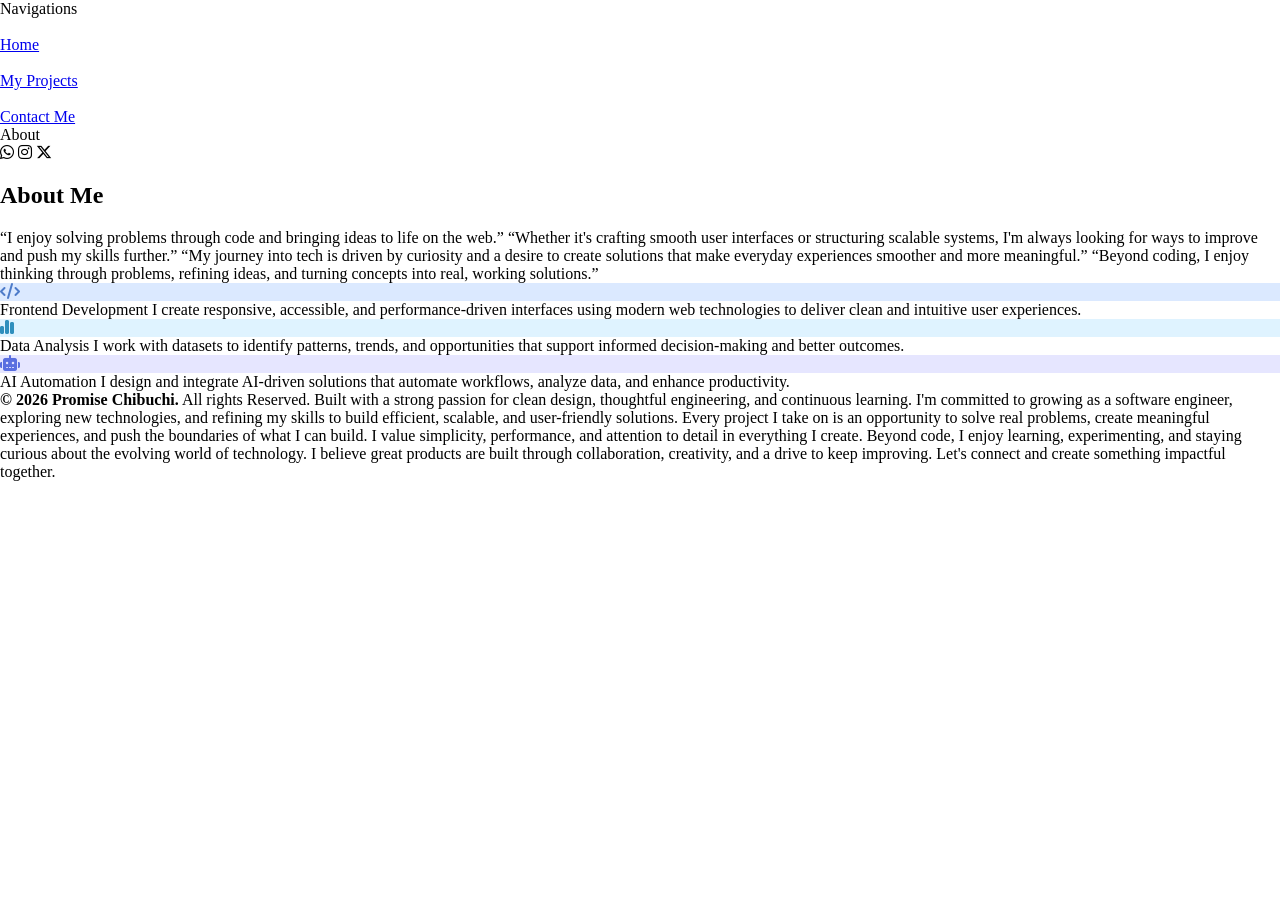
==== pages/about.html @ 14e98c07 "side bar swipe apllied for all current pages" ====
<!DOCTYPE html>
<html lang="en">
<head>
    <meta charset="UTF-8">
    <meta name="viewport" content="width=device-width, initial-scale=1.0">
    <title>About Page</title>

    <link rel="stylesheet" href="../css/style-for-about.css">

    <link rel="preconnect" href="https://fonts.googleapis.com">
    <link rel="preconnect" href="https://fonts.gstatic.com" crossorigin>
    <link href="https://fonts.googleapis.com/css2?family=Google+Sans:ital,opsz,wght@0,17..18,400..700;1,17..18,400..700&family=Montserrat:ital,wght@0,100..900;1,100..900&family=Open+Sans:ital,wght@0,300..800;1,300..800&display=swap" rel="stylesheet">

    <link rel="stylesheet" href="https://cdnjs.cloudflare.com/ajax/libs/font-awesome/6.5.0/css/all.min.css">
</head>
<body>
    <header>
        <div class="side-bar-holder" id="side-bar-holder">
            <div class="side-bar" id="side-bar">
                <div class="header">Navigations</div>

                <div class="navigation">
                    <i class="fa-solid fa-house" style="color: rgb(255, 255, 255);"></i>
                    <div><a href="pages/index.html">Home</a></div>
                </div>

                <div class="navigation">
                    <i class="fa-solid fa-cube" style="color: rgb(255, 255, 255);"></i>
                    <div><a href="projects.html">My Projects</a></div>
                </div>

                <div class="navigation">
                    <i class="fa-solid fa-address-book" style="color: rgb(255, 255, 255);"></i>
                    <div><a href="contact.html">Contact Me</a></div>
                </div>
            </div>
        </div>

        <div class="avatar-container" id="avatar-container"></div>

        <section class="current-page">
            <div>About</div>
        </section>

        <section class="socials-wrapper" id="socials">
            <i class="fa-brands fa-whatsapp"></i>
            <i class="fa-brands fa-instagram"></i>
            <i class="fa-brands fa-x-twitter" id="x"></i>
        </section>
    </header>

    <main>
        <div class="page-content">
            <section class="about-content">
                <div class="overlay"></div>

                <div class="about-text">
                    <h1>About Me</h1>

                    <span><q>I enjoy solving problems through code and bringing ideas to life on the web.</q></span>

                    <span><q>Whether it's crafting smooth user interfaces or structuring scalable systems, I'm always looking for ways to improve and push my skills further.</q></span>

                    <span><q>My journey into tech is driven by curiosity and a desire to create solutions that make everyday experiences smoother and more meaningful.</q></span>

                    <span><q>Beyond coding, I enjoy thinking through problems, refining ideas, and turning concepts into real, working solutions.</q></span>
                </div>
            </section>

            <section class="skill-cards">
                <div class="container">
                    <div style="background-color: #dbe9ff;"><i class="fa-solid fa-code" style="color: #4d7bc9;"></i></div>

                    <span class="skill-title">Frontend Development</span>

                    <span class="skill-text">
                        I create responsive, accessible, and performance-driven interfaces using modern web technologies to deliver clean and intuitive user experiences.
                    </span>
                </div>

                <div class="container">
                    <div style="background-color: #dff3ff;"><i class="fa-solid fa-chart-simple" style="color: #2f8fbd;"></i></div>

                    <span class="skill-title">Data Analysis</span>

                    <span class="skill-text">
                        I work with datasets to identify patterns, trends, and opportunities that support informed decision-making and better outcomes.
                    </span>
                </div>

                <div class="container">
                    <div style="background-color: #e6e6ff;"><i class="fa-solid fa-robot" style="color: #5a6fe0;"></i></div>

                    <span class="skill-title">AI Automation</span>

                    <span class="skill-text">
                        I design and integrate AI-driven solutions that automate workflows, analyze data, and enhance productivity.
                    </span>
                </div>
            </section>
        </div>
    </main>

    <footer>
        <div>
            <span><b>&copy; 2026 Promise Chibuchi.</b></span>

            <span>All rights Reserved.</span>

            <span>
                Built with a strong passion for clean design, thoughtful engineering, and continuous learning.
                I'm committed to growing as a software engineer, exploring new technologies, and refining my skills to build efficient, scalable, and user-friendly solutions.
            </span>

            <span>
                Every project I take on is an opportunity to solve real problems, create meaningful experiences, and push the boundaries of what I can build.
                I value simplicity, performance, and attention to detail in everything I create.
            </span>

            <span>
                Beyond code, I enjoy learning, experimenting, and staying curious about the evolving world of technology.
                I believe great products are built through collaboration, creativity, and a drive to keep improving.
                Let's connect and create something impactful together.
            </span>
        </div>
    </footer>
</body>

<script>
    const toggleElement = document.getElementById("avatar-container");

    const sideBar = document.getElementById("side-bar-holder");

   var startX = 0

    var endX = 0

    function swipe(diff) {
        if (diff > 50) {
            sideBar.classList.remove("active")
        }
    };

    sideBar.addEventListener("touchstart", (e) => {
        startX = e.touches[0].clientX
    });

    sideBar.addEventListener("touchend", (e) => {
        endX = e.changedTouches[0].clientX

        swipe(startX - endX)
    });

    const socialHandleWrapper = document.getElementById("socials");

    const socialHandleIcons = Array.from(socialHandleWrapper.getElementsByTagName("i"));

    const links = [
        "https://www.instagram.com/david.promico?igsh=ZzlkcGlyNGY0MXNv",
        "https://x.com/realchibubz"
    ]

    socialHandleIcons.forEach((icon, i) => {
        icon.addEventListener("click", () => {
            if (socialHandleIcons.indexOf(icon) == 0) {
                /*window.open("pages/whatsapp.html", "_blank");*/
            } else {
                window.open(links[i - 1], "_blank");
            }
        });
    });
</script>

</html>
---- css/style-for-about.css ----
html {
    margin: 0;
}

body {
    font-family: "Google Sans";
    margin: 0;
}

em {
    color: #4d7bc9;
    text-decoration: none;
}

@keyframes fadeIn {
    to {
        transform: translateY(0px);
    }
}

/* Mobile */
@media (max-width: 767px) {
    header {
        position: fixed;
        z-index: 1000;
        width: 100%;
        display: flex;
        flex-direction: row;
        justify-content: center;
        gap: 5rem;
        padding-top: 6%;
        padding-bottom: 6%;
        background-color: #111827;
    }

    .side-bar-holder {
        position: fixed;
        width: 80vw;
        height: 100vh;
        display: grid;
        place-items: center;
        left: -40rem;
        transition: all 1s ease;
    }

    .side-bar {
        width: 60%;
        height: 80%;
        background-color: rgb(36, 59, 107);
        padding: 3rem;
        border-radius: 10px;
        box-shadow: 0px 4px 10px rgb(0, 0, 0, 0.2);
    }

    .side-bar-holder.active {
        left: -2rem;
        transition: 1s ease;
    }

    .side-bar .navigation {
        color: white;
        padding-top: 4rem;
        display: flex;
        flex-direction: row;
        align-items: center;
        gap: 1rem;
        transition: transform 0.3s ease-in;
    }

    .side-bar .navigation:active {
        transform: scale(1.1);
    }

    .navigation div a {
        text-decoration: none;
        color: white;
        font-size: 0.75rem;
        display: grid;
        place-items: center;
    }

    .side-bar .navigation i {
        font-size: 0.95rem;
    }

    .side-bar .header {
        color: white;
        font-weight: bold;
        font-size: 1.2rem;
        padding-top: 30%;
    }

    .avatar-container {
        width: 1.7rem;
        height: 1.7rem;
        display: grid;
        place-items: center;
        border-radius: 50%;
        background-color: white;
        background-image: url("https://res.cloudinary.com/duarq8azw/image/upload/v1774211166/ChatGPT_Image_Mar_18_2026_02_44_22_AM_smu1j8-removebg-preview_m0seoh.png");
        background-size: cover;
        background-repeat: no-repeat;
    }

    .current-page {
        width: auto;
        height: 1.7rem;
        display: grid;
        place-items: center;
        margin-left: -3rem;
    }

    .current-page div {
        color: #3b82f6;
        font-weight: bold;
        font-size: 0.8rem;
        transition: transform 0.3s ease-in;
    }

    .current-page div:hover {
        transform: scale(1.1);
        cursor: pointer;
    }

    .socials-wrapper {
        width: auto;
        height: 1.7rem;
        display: flex;
        flex-direction: row;
        justify-content: center;
        align-items: center;
        gap: 3rem;
    }

    .socials-wrapper i {
        font-size: 0.9em;
        color: white;
    }

    main {
        transform: translateY(50px);
        animation: fadeIn 1s forwards;
    }

    .page-content {
        width: 100%;
        height: 90vh;
        transform: translateY(9%);
    }

    .about-content {
        position: relative;
        width: 100%;
        height: 70%;
        background-image: url("https://res.cloudinary.com/duarq8azw/image/upload/v1774203795/ChatGPT_Image_Mar_22_2026_07_22_45_PM_grkxb2.png");
        background-size: cover;
        background-repeat: no-repeat;
        display: grid;
        place-items: center;
    }

    .overlay {
        position: absolute;
        width: 100%;
        height: 100%;
        background-color: rgba(0, 0, 0, 0.8);
    }

    .about-text {
        position: relative;
        color: white;
        max-width: 80%;
    }

    .about-text h1 {
        font-size: 2rem;
    }

    .about-text span {
        font-size: 0.7rem;
        display: block;
        padding-top: 1rem;
    }

    .skill-cards {
        width: 100%;
        height: 50%;
        display: flex;
        flex-direction: column;
        align-items: center;
        gap: 2rem;
        padding-top: 2rem;
    }

    .skill-cards .container {
        background-color: white;
        box-shadow: 0px 4px 10px rgb(0, 0, 0, 0.1);
        border-radius: 7px;
        width: 60%;
        height: auto;
        display: grid;
        place-items: center;
        transition: transform 0.5s ease-in;
        padding: 1rem;
    }
 
    .skill-cards .container:hover {
        transform: scale(1.1);
    }

    .container div {
        width: 1.5rem;
        height: 1.5rem;
        border-radius: 50%;
        display: grid;
        place-items: center;
    }

    .container div i {
        font-size: 0.6rem;
    }

    .container span {
        display: block;
        padding-top: 0.5rem;
    }

    .container .skill-title {
        font-weight: bold;
        font-size: 0.9rem;
        padding-top: 1rem;
    }

    .container .skill-text {
        max-width: 80%;
        font-size: 0.7rem;
        text-align: center;
    }

    footer {
        background-color: #111827;
        padding: 2rem;
        margin-top: 150%;
    }

    footer div span {
        display: block;
        padding-top: 1rem;
        font-size: 0.7rem;
        color: white;
    }
}
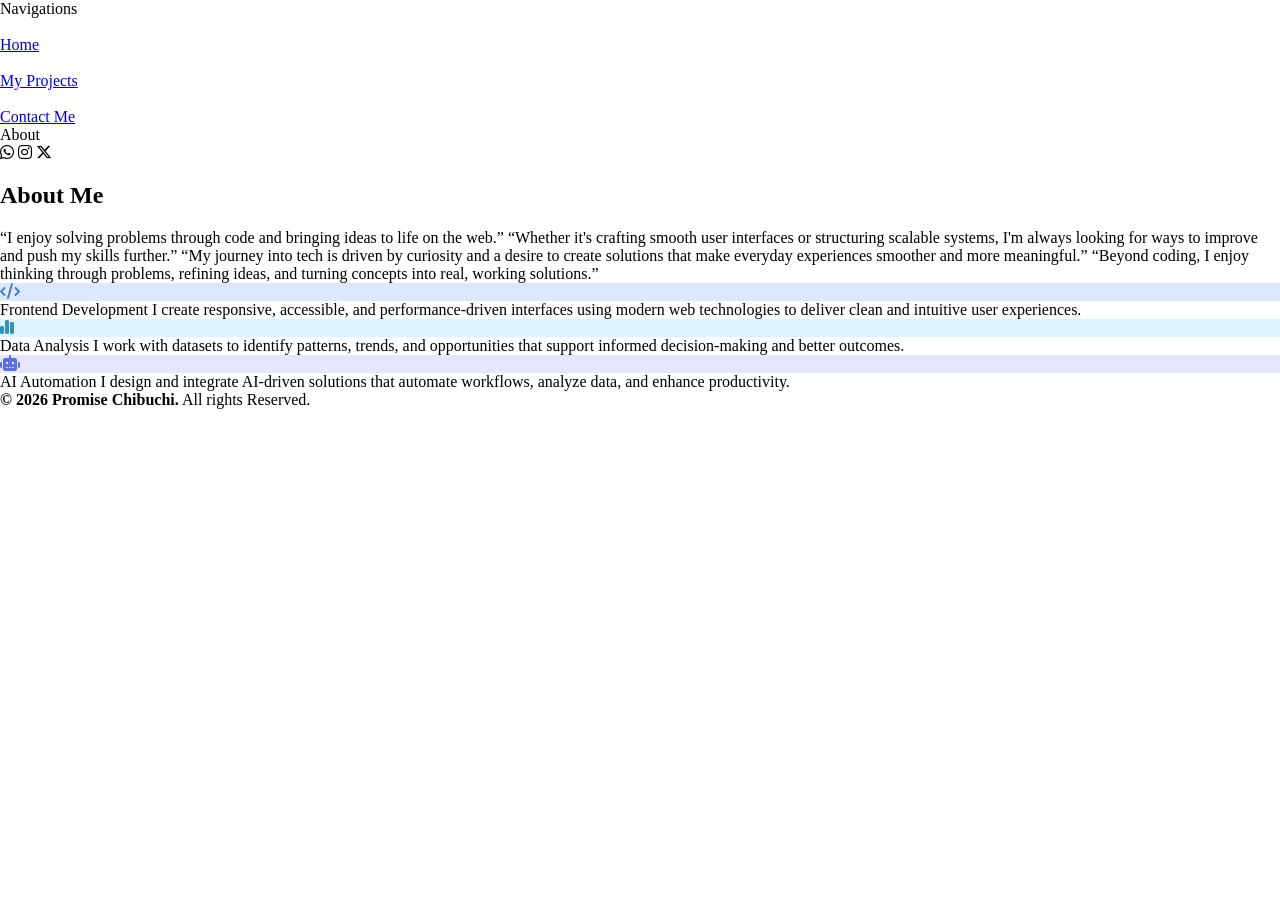
==== commit 07bec2cd: "footer for about page shortened" ====
--- a/pages/about.html
+++ b/pages/about.html
@@ -21,7 +21,7 @@
 
                 <div class="navigation">
                     <i class="fa-solid fa-house" style="color: rgb(255, 255, 255);"></i>
-                    <div><a href="pages/index.html">Home</a></div>
+                    <div><a href="../index.html">Home</a></div>
                 </div>
 
                 <div class="navigation">
@@ -45,7 +45,7 @@
         <section class="socials-wrapper" id="socials">
             <i class="fa-brands fa-whatsapp"></i>
             <i class="fa-brands fa-instagram"></i>
-            <i class="fa-brands fa-x-twitter" id="x"></i>
+            <i class="fa-brands fa-x-twitter"></i>
         </section>
     </header>
 
@@ -106,22 +106,6 @@
             <span><b>&copy; 2026 Promise Chibuchi.</b></span>
 
             <span>All rights Reserved.</span>
-
-            <span>
-                Built with a strong passion for clean design, thoughtful engineering, and continuous learning.
-                I'm committed to growing as a software engineer, exploring new technologies, and refining my skills to build efficient, scalable, and user-friendly solutions.
-            </span>
-
-            <span>
-                Every project I take on is an opportunity to solve real problems, create meaningful experiences, and push the boundaries of what I can build.
-                I value simplicity, performance, and attention to detail in everything I create.
-            </span>
-
-            <span>
-                Beyond code, I enjoy learning, experimenting, and staying curious about the evolving world of technology.
-                I believe great products are built through collaboration, creativity, and a drive to keep improving.
-                Let's connect and create something impactful together.
-            </span>
         </div>
     </footer>
 </body>
@@ -130,6 +114,10 @@
     const toggleElement = document.getElementById("avatar-container");
 
     const sideBar = document.getElementById("side-bar-holder");
+
+    toggleElement.addEventListener("click", () => {
+        sideBar.classList.toggle("active");
+    });
 
    var startX = 0
 
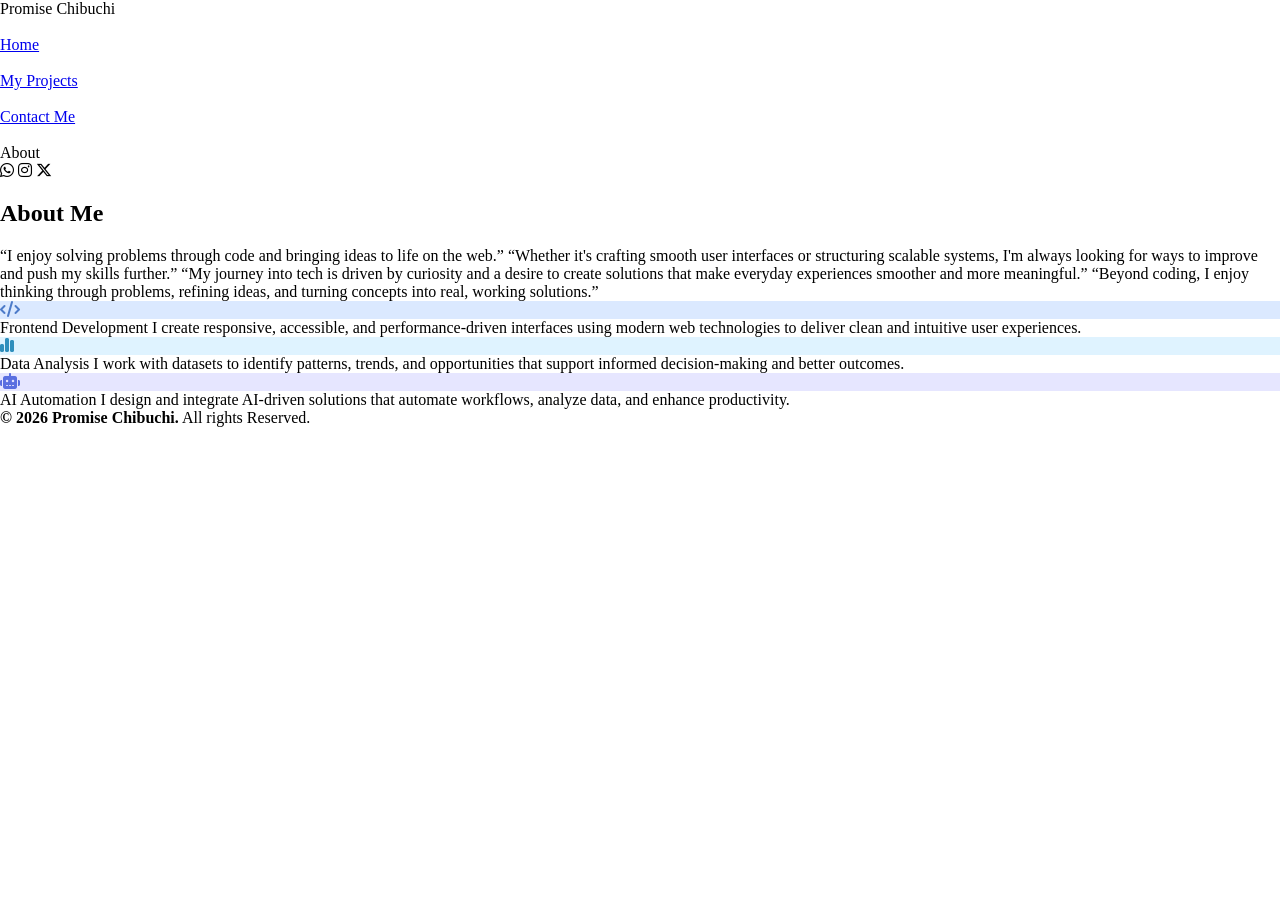
==== commit 497c75f1: "Smooth animations added" ====
--- a/pages/about.html
+++ b/pages/about.html
@@ -17,7 +17,9 @@
     <header>
         <div class="side-bar-holder" id="side-bar-holder">
             <div class="side-bar" id="side-bar">
-                <div class="header">Navigations</div>
+                <span class="avatar-container" id="avatar-container"></span>
+
+                <div class="header">Promise Chibuchi</div>
 
                 <div class="navigation">
                     <i class="fa-solid fa-house" style="color: rgb(255, 255, 255);"></i>
@@ -36,7 +38,7 @@
             </div>
         </div>
 
-        <div class="avatar-container" id="avatar-container"></div>
+        <div class="menu" id="menu"><i class="fa-solid fa-bars" style="color: rgb(255, 255, 255);"></i></div>
 
         <section class="current-page">
             <div>About</div>
@@ -111,12 +113,14 @@
 </body>
 
 <script>
-    const toggleElement = document.getElementById("avatar-container");
+    const toggleElement = document.getElementById("menu");
 
     const sideBar = document.getElementById("side-bar-holder");
 
     toggleElement.addEventListener("click", () => {
         sideBar.classList.toggle("active");
+
+        toggleElement.classList.toggle("active");
     });
 
    var startX = 0
@@ -125,7 +129,9 @@
 
     function swipe(diff) {
         if (diff > 50) {
-            sideBar.classList.remove("active")
+            sideBar.classList.remove("active");
+
+            toggleElement.classList.remove("active");
         }
     };
 
--- a/css/style-for-about.css
+++ b/css/style-for-about.css
@@ -90,6 +90,22 @@
         padding-top: 30%;
     }
 
+    .menu {
+        width: 1.7rem;
+        height: 1.7rem;
+        display: grid;
+        place-items: center;
+        transition: 0.5s ease;
+    }
+
+    .menu.active {
+        transform: translateX(-100%);
+    }
+
+    .menu i {
+        font-size: 0.9em;
+    }
+
     .avatar-container {
         width: 1.7rem;
         height: 1.7rem;
@@ -107,13 +123,13 @@
         height: 1.7rem;
         display: grid;
         place-items: center;
-        margin-left: -3rem;
+        margin-left: -4rem;
     }
 
     .current-page div {
         color: #3b82f6;
         font-weight: bold;
-        font-size: 0.8rem;
+        font-size: 0.9rem;
         transition: transform 0.3s ease-in;
     }
 
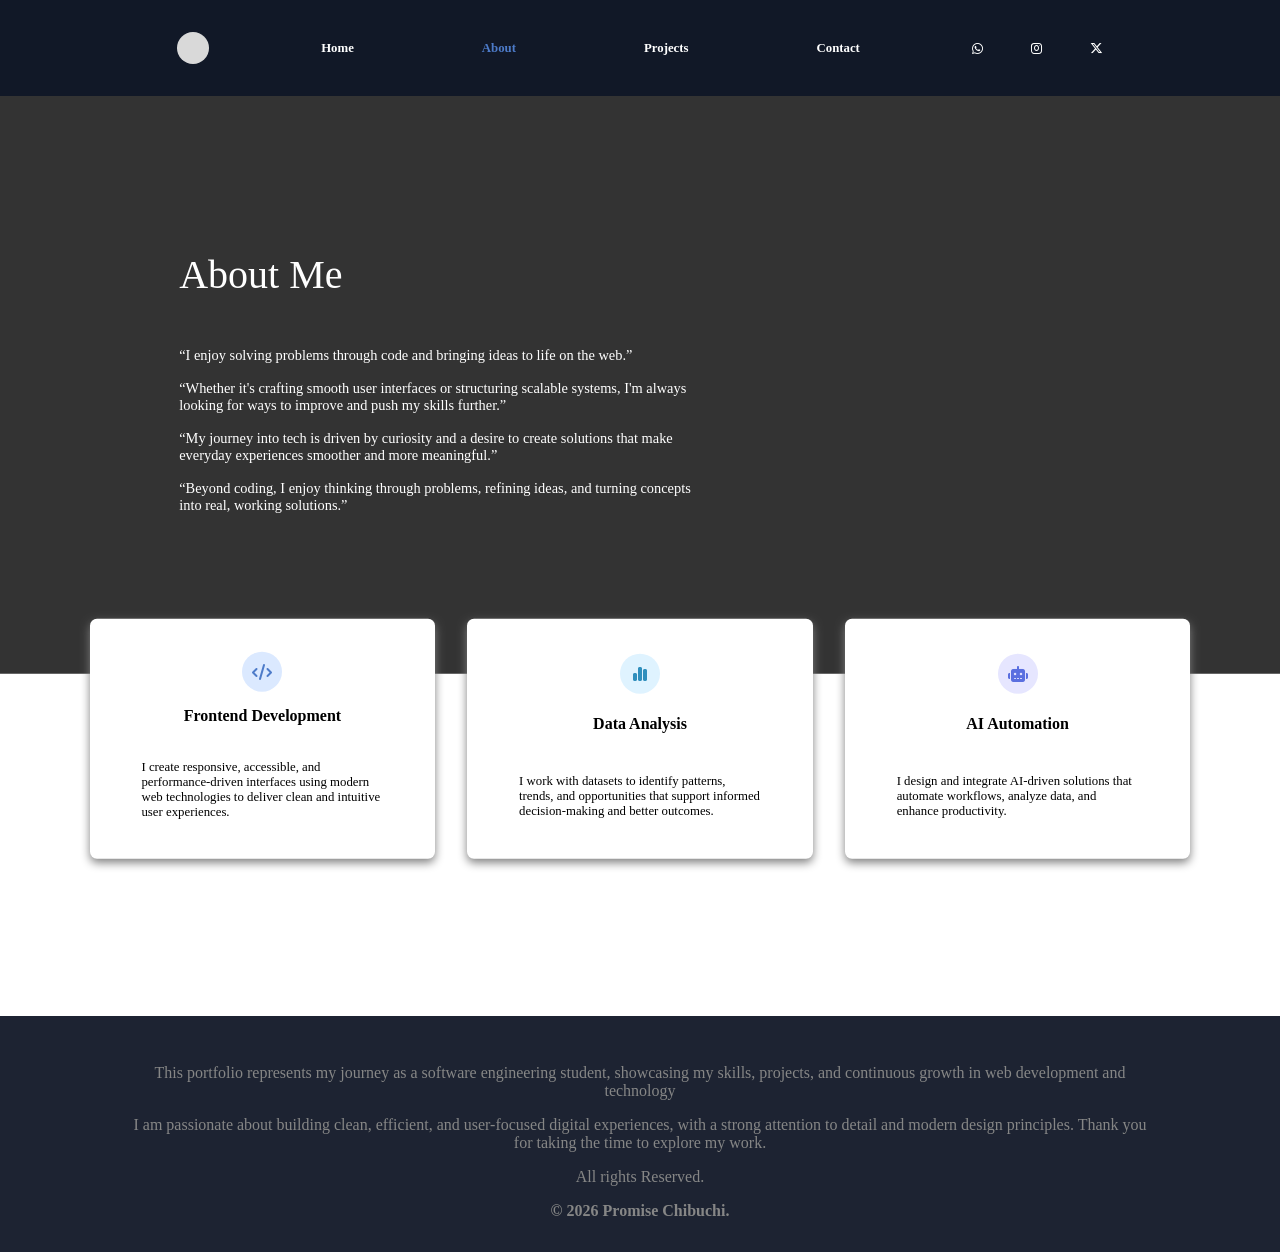
==== commit a1250dbe: "menu bar and responsiveness fixes" ====
--- a/pages/about.html
+++ b/pages/about.html
@@ -1,6 +1,6 @@
 <!DOCTYPE html>
 <html lang="en">
-<head>
+<head> 
     <meta charset="UTF-8">
     <meta name="viewport" content="width=device-width, initial-scale=1.0">
     <title>About Page</title>
@@ -14,124 +14,147 @@
     <link rel="stylesheet" href="https://cdnjs.cloudflare.com/ajax/libs/font-awesome/6.5.0/css/all.min.css">
 </head>
 <body>
-    <header>
-        <div class="side-bar-holder" id="side-bar-holder">
-            <div class="side-bar" id="side-bar">
-                <span class="avatar-container" id="avatar-container"></span>
+    <div class="side-bar-holder" id="side-bar-holder">
+        <div class="side-bar"> 
+            <div class="navigation-hero">
+                <div class="avatar-container" id="avatar-container"></div>
 
                 <div class="header">Promise Chibuchi</div>
+            </div>
 
-                <div class="navigation">
-                    <i class="fa-solid fa-house" style="color: rgb(255, 255, 255);"></i>
-                    <div><a href="../index.html">Home</a></div>
-                </div>
+            <div class="navigation">
+                <i class="fa-solid fa-house" style="color: rgb(255, 255, 255);"></i>
+                <div><a href="../index.html">Home</a></div>
+            </div>
 
-                <div class="navigation">
-                    <i class="fa-solid fa-cube" style="color: rgb(255, 255, 255);"></i>
-                    <div><a href="projects.html">My Projects</a></div>
-                </div>
+            <div class="navigation">
+                <i class="fa-solid fa-cube" style="color: rgb(255, 255, 255);"></i>
+                <div><a href="projects.html">My Projects</a></div>
+            </div>
 
-                <div class="navigation">
-                    <i class="fa-solid fa-address-book" style="color: rgb(255, 255, 255);"></i>
-                    <div><a href="contact.html">Contact Me</a></div>
-                </div>
+            <div class="navigation">
+                <i class="fa-solid fa-address-book" style="color: rgb(255, 255, 255);"></i>
+                <div><a href="contact.html">Contact Me</a></div>
             </div>
         </div>
+    </div>
 
-        <div class="menu" id="menu"><i class="fa-solid fa-bars" style="color: rgb(255, 255, 255);"></i></div>
+    <div class="overlay" id="overlay"></div>
 
-        <section class="current-page">
-            <div>About</div>
-        </section>
+    <div class="all" id="main-page-content">
+        <header>
+            <div class="menu"><i class="fa-solid fa-bars" style="color: rgb(255, 255, 255);"></i></div>
 
-        <section class="socials-wrapper" id="socials">
-            <i class="fa-brands fa-whatsapp"></i>
-            <i class="fa-brands fa-instagram"></i>
-            <i class="fa-brands fa-x-twitter"></i>
-        </section>
-    </header>
-
-    <main>
-        <div class="page-content">
-            <section class="about-content">
-                <div class="overlay"></div>
-
-                <div class="about-text">
-                    <h1>About Me</h1>
-
-                    <span><q>I enjoy solving problems through code and bringing ideas to life on the web.</q></span>
-
-                    <span><q>Whether it's crafting smooth user interfaces or structuring scalable systems, I'm always looking for ways to improve and push my skills further.</q></span>
-
-                    <span><q>My journey into tech is driven by curiosity and a desire to create solutions that make everyday experiences smoother and more meaningful.</q></span>
-
-                    <span><q>Beyond coding, I enjoy thinking through problems, refining ideas, and turning concepts into real, working solutions.</q></span>
-                </div>
+            <section class="current-page">
+                <div>About</div>
             </section>
 
-            <section class="skill-cards">
-                <div class="container">
-                    <div style="background-color: #dbe9ff;"><i class="fa-solid fa-code" style="color: #4d7bc9;"></i></div>
+            <div class="desktop-avatar-container"></div>
 
-                    <span class="skill-title">Frontend Development</span>
+            <section class="desktop-navigations">
+                <a href="../index.html">Home</a>
+                <a style="color: #4d7bc9;">About</a>
+                <a href="projects.html">Projects</a>
+                <a href="contact.html">Contact</a>
+            </section>
 
-                    <span class="skill-text">
-                        I create responsive, accessible, and performance-driven interfaces using modern web technologies to deliver clean and intuitive user experiences.
-                    </span>
-                </div>
+            <section class="socials-wrapper" id="socials">
+                <i class="fa-brands fa-whatsapp"></i>
+                <i class="fa-brands fa-instagram"></i>
+                <i class="fa-brands fa-x-twitter"></i>
+            </section>
+        </header>
 
-                <div class="container">
-                    <div style="background-color: #dff3ff;"><i class="fa-solid fa-chart-simple" style="color: #2f8fbd;"></i></div>
+        <main>
+            <div class="page-content" id="page-content">
+                <section class="about-content">
+                    <div class="overlay-bg"></div>
 
-                    <span class="skill-title">Data Analysis</span>
+                    <div class="about-text">
+                        <h1>About Me</h1>
 
-                    <span class="skill-text">
-                        I work with datasets to identify patterns, trends, and opportunities that support informed decision-making and better outcomes.
-                    </span>
-                </div>
+                        <span><q>I enjoy solving problems through code and bringing ideas to life on the web.</q></span>
 
-                <div class="container">
-                    <div style="background-color: #e6e6ff;"><i class="fa-solid fa-robot" style="color: #5a6fe0;"></i></div>
+                        <span><q>Whether it's crafting smooth user interfaces or structuring scalable systems, I'm always looking for ways to improve and push my skills further.</q></span>
 
-                    <span class="skill-title">AI Automation</span>
+                        <span><q>My journey into tech is driven by curiosity and a desire to create solutions that make everyday experiences smoother and more meaningful.</q></span>
 
-                    <span class="skill-text">
-                        I design and integrate AI-driven solutions that automate workflows, analyze data, and enhance productivity.
-                    </span>
-                </div>
-            </section>
-        </div>
-    </main>
+                        <span><q>Beyond coding, I enjoy thinking through problems, refining ideas, and turning concepts into real, working solutions.</q></span>
+                    </div>
+                </section>
 
-    <footer>
-        <div>
-            <span><b>&copy; 2026 Promise Chibuchi.</b></span>
+                <section class="skill-cards">
+                    <div class="container">
+                        <div style="background-color: #dbe9ff;"><i class="fa-solid fa-code" style="color: #4d7bc9;"></i></div>
 
-            <span>All rights Reserved.</span>
-        </div>
-    </footer>
+                        <span class="skill-title">Frontend Development</span>
+
+                        <span class="skill-text">
+                            I create responsive, accessible, and performance-driven interfaces using modern web technologies to deliver clean and intuitive user experiences.
+                        </span>
+                    </div>
+
+                    <div class="container">
+                        <div style="background-color: #dff3ff;"><i class="fa-solid fa-chart-simple" style="color: #2f8fbd;"></i></div>
+
+                        <span class="skill-title">Data Analysis</span>
+
+                        <span class="skill-text">
+                            I work with datasets to identify patterns, trends, and opportunities that support informed decision-making and better outcomes.
+                        </span>
+                    </div>
+
+                    <div class="container">
+                        <div style="background-color: #e6e6ff;"><i class="fa-solid fa-robot" style="color: #5a6fe0;"></i></div>
+
+                        <span class="skill-title">AI Automation</span>
+
+                        <span class="skill-text">
+                            I design and integrate AI-driven solutions that automate workflows, analyze data, and enhance productivity.
+                        </span>
+                    </div>
+                </section>
+            </div>
+        </main>
+
+        <footer>
+            <div>
+                <span>This portfolio represents my journey as a software engineering student, showcasing my skills, projects, and continuous growth in web development and technology</span>
+
+                <span>
+                    I am passionate about building clean, efficient, and user-focused digital experiences, with a strong attention to detail and modern design principles. 
+                    Thank you for taking the time to explore my work.
+                </span>
+
+                <span class="rights">All rights Reserved.</span>
+                <span><b>&copy; 2026 Promise Chibuchi.</b></span>
+            </div>
+        </footer>
+    </div>
 </body>
 
 <script>
-    const toggleElement = document.getElementById("menu");
+    const toggleElement = document.getElementById("main-page-content").firstElementChild.firstElementChild;
 
     const sideBar = document.getElementById("side-bar-holder");
+
+    const overlay = document.getElementById("overlay");
 
     toggleElement.addEventListener("click", () => {
         sideBar.classList.toggle("active");
 
-        toggleElement.classList.toggle("active");
+        overlay.classList.toggle("active");
     });
 
-   var startX = 0
+    var startX = 0;
 
-    var endX = 0
+    var endX = 0;
 
     function swipe(diff) {
         if (diff > 50) {
             sideBar.classList.remove("active");
 
-            toggleElement.classList.remove("active");
+            overlay.classList.remove("active");
         }
     };
 
--- a/css/style-for-about.css
+++ b/css/style-for-about.css
@@ -5,11 +5,124 @@
 body {
     font-family: "Google Sans";
     margin: 0;
-}
-
-em {
-    color: #4d7bc9;
-    text-decoration: none;
+    background-color: white;
+}
+
+header {
+    position: fixed;
+    z-index: 1000;
+    width: 100%;
+    display: flex;
+    flex-direction: row;
+    align-items: center;
+    justify-content: center;
+    background-color: #111827;
+}
+
+main {
+    transform: translateY(50px);
+    animation: fadeIn 1s forwards;
+}
+
+.decoration-wrapper {
+    width: 100%;
+    height: 100%;
+    position: absolute;
+    background-color: rgba(0, 0, 0, 0.85);
+}
+
+.overlay-bg {
+    position: absolute;
+    width: 100%;
+    height: 100%;
+    background-color: rgba(0, 0, 0, 0.8);
+}
+
+.about-content {
+    position: relative;
+    width: 100%;
+    height: auto;
+    background-size: cover;
+    background-repeat: no-repeat;
+    display: grid;
+    place-items: center;
+    padding-top: 4rem;
+    padding-bottom: 6rem;
+}
+
+.page-content {
+    width: 100%;
+    height: 100%;
+    transform: translateY(6.5%);
+}
+
+.about-text {
+    position: relative;
+    color: white;
+}
+
+.about-text h1 {
+    font-weight: normal;
+}
+
+.about-text span {
+    display: block;
+    padding-top: 1rem;
+}
+
+.skill-cards {
+    width: 100%;
+    height: 50%;
+    display: flex;
+    align-items: center;
+    gap: 2rem;
+    padding-top: 2rem;
+}
+
+.skill-cards .container {
+    background-color: white;
+    box-shadow: 0px 4px 10px grey;
+    border-radius: 7px;
+    display: grid;
+    place-items: center;
+    transition: transform 1s ease-in;
+}
+
+.skill-cards .container:hover {
+    transform: scale(1.02);
+}
+
+.container div {
+    border-radius: 50%;
+    display: grid;
+    place-items: center;
+}
+
+.container span {
+    display: block;
+    padding-top: 0.5rem;
+}
+
+.container .skill-title {
+    font-weight: bold;
+}
+
+footer {
+    background-color: #111827;
+    opacity: 0.95;
+}
+
+footer div {
+    width: 100%;
+    height: auto;
+    display: grid;
+    place-items: center;
+}
+
+footer div span {
+    display: block;
+    color: grey;
+    text-align: center;
 }
 
 @keyframes fadeIn {
@@ -21,92 +134,52 @@
 /* Mobile */
 @media (max-width: 767px) {
     header {
-        position: fixed;
-        z-index: 1000;
-        width: 100%;
-        display: flex;
-        flex-direction: row;
-        justify-content: center;
+        z-index: 4;
         gap: 5rem;
         padding-top: 6%;
         padding-bottom: 6%;
-        background-color: #111827;
+    }
+
+    .desktop-avatar-container {
+        display: none;
+    }
+
+    .desktop-navigations {
+        display: none;
     }
 
     .side-bar-holder {
         position: fixed;
-        width: 80vw;
+        width: 70vw;
         height: 100vh;
         display: grid;
         place-items: center;
-        left: -40rem;
+        top: 0;
+        left: -100%;
         transition: all 1s ease;
+        overflow-y: auto;
+        z-index: 3;
+        background-color: rgb(36, 59, 107);
     }
 
     .side-bar {
-        width: 60%;
-        height: 80%;
-        background-color: rgb(36, 59, 107);
-        padding: 3rem;
-        border-radius: 10px;
-        box-shadow: 0px 4px 10px rgb(0, 0, 0, 0.2);
-    }
-
-    .side-bar-holder.active {
-        left: -2rem;
-        transition: 1s ease;
-    }
-
-    .side-bar .navigation {
-        color: white;
-        padding-top: 4rem;
+        width: 100%;
+        height: 60%;
+        padding-top: 40%;
+    }
+
+    .side-bar .navigation-hero {
+        width: 100%;
+        height: 3rem;
         display: flex;
         flex-direction: row;
         align-items: center;
+        justify-content: center;
         gap: 1rem;
-        transition: transform 0.3s ease-in;
-    }
-
-    .side-bar .navigation:active {
-        transform: scale(1.1);
-    }
-
-    .navigation div a {
-        text-decoration: none;
-        color: white;
-        font-size: 0.75rem;
-        display: grid;
-        place-items: center;
-    }
-
-    .side-bar .navigation i {
-        font-size: 0.95rem;
-    }
-
-    .side-bar .header {
-        color: white;
-        font-weight: bold;
-        font-size: 1.2rem;
-        padding-top: 30%;
-    }
-
-    .menu {
-        width: 1.7rem;
-        height: 1.7rem;
-        display: grid;
-        place-items: center;
-        transition: 0.5s ease;
-    }
-
-    .menu.active {
-        transform: translateX(-100%);
-    }
-
-    .menu i {
-        font-size: 0.9em;
-    }
-
-    .avatar-container {
+        margin-left: -10%;
+    }
+
+    .navigation-hero .avatar-container {
         width: 1.7rem;
         height: 1.7rem;
         display: grid;
@@ -118,12 +191,93 @@
         background-repeat: no-repeat;
     }
 
+    .navigation-hero .header {
+        color: white;
+        font-weight: bold;
+        font-size: 1rem;
+    } 
+
+    .side-bar .navigation{
+        color: white;
+        margin-left: 10%;
+        margin-top: 2rem;
+        display: flex;
+        flex-direction: row;
+        align-items: center;
+        gap: 1rem;
+        transition: transform 0.3s ease-in;
+    }
+
+    .side-bar .navigation:active {
+        transform: scale(1.1);
+    }
+
+    .navigation div a {
+        text-decoration: none;
+        color: white;
+        font-size: 0.8rem;
+        display: grid;
+        place-items: center;
+    }
+
+    .side-bar .navigation i {
+        font-size: 0.8rem;
+    }
+
+    .side-bar-holder.active {
+        left: 0%;
+        transition: 1s ease;
+    }
+
+    .overlay {
+        position: fixed;
+        z-index: 2;
+        width: 100vw;
+        height: 100vh;
+        background: rgba(0, 0, 0, 0.3);
+        opacity: 0;
+        backdrop-filter: blur(7px);
+        top: 0;
+        left: 0;
+        display: none;
+    }
+
+    .overlay.active {
+        display: block;
+        animation: blur 1s forwards;
+    }
+
+    @keyframes blur {
+        to {
+            opacity: 1;
+        }
+    }
+
+    .all {
+        width: 100vw;
+        height: 100vh;
+        position: relative;
+        z-index: 1;
+    }
+
+    .menu {
+        width: 1.7rem;
+        height: 1.7rem;
+        display: grid;
+        place-items: center;
+    }
+
+    .menu i {
+        font-size: 0.9em;
+    }
+
     .current-page {
         width: auto;
         height: 1.7rem;
         display: grid;
         place-items: center;
         margin-left: -4rem;
+        transition: all 1s ease;
     }
 
     .current-page div {
@@ -146,6 +300,7 @@
         justify-content: center;
         align-items: center;
         gap: 3rem;
+        transition: all 1s ease;
     }
 
     .socials-wrapper i {
@@ -154,37 +309,23 @@
     }
 
     main {
-        transform: translateY(50px);
-        animation: fadeIn 1s forwards;
+        width: 100vw;
+        height: auto;
     }
 
     .page-content {
-        width: 100%;
-        height: 90vh;
-        transform: translateY(9%);
+        transition: all 1s ease;
+    }
+
+    .page-content.active {
+        filter: blur(10px)
     }
 
     .about-content {
-        position: relative;
-        width: 100%;
-        height: 70%;
         background-image: url("https://res.cloudinary.com/duarq8azw/image/upload/v1774203795/ChatGPT_Image_Mar_22_2026_07_22_45_PM_grkxb2.png");
-        background-size: cover;
-        background-repeat: no-repeat;
-        display: grid;
-        place-items: center;
-    }
-
-    .overlay {
-        position: absolute;
-        width: 100%;
-        height: 100%;
-        background-color: rgba(0, 0, 0, 0.8);
     }
 
     .about-text {
-        position: relative;
-        color: white;
         max-width: 80%;
     }
 
@@ -194,55 +335,32 @@
 
     .about-text span {
         font-size: 0.7rem;
-        display: block;
-        padding-top: 1rem;
     }
 
     .skill-cards {
         width: 100%;
         height: 50%;
-        display: flex;
         flex-direction: column;
-        align-items: center;
-        gap: 2rem;
+    }
+
+    .skill-cards .container {
+        width: 70%;
+        height: auto;
+        padding: 1rem;
         padding-top: 2rem;
-    }
-
-    .skill-cards .container {
-        background-color: white;
-        box-shadow: 0px 4px 10px rgb(0, 0, 0, 0.1);
-        border-radius: 7px;
-        width: 60%;
-        height: auto;
-        display: grid;
-        place-items: center;
-        transition: transform 0.5s ease-in;
-        padding: 1rem;
-    }
- 
-    .skill-cards .container:hover {
-        transform: scale(1.1);
+        padding-bottom: 2rem;
     }
 
     .container div {
         width: 1.5rem;
         height: 1.5rem;
-        border-radius: 50%;
-        display: grid;
-        place-items: center;
     }
 
     .container div i {
         font-size: 0.6rem;
     }
 
-    .container span {
-        display: block;
-        padding-top: 0.5rem;
-    }
-
     .container .skill-title {
-        font-weight: bold;
         font-size: 0.9rem;
         padding-top: 1rem;
     }
@@ -254,15 +372,142 @@
     }
 
     footer {
-        background-color: #111827;
         padding: 2rem;
-        margin-top: 150%;
+        margin-top: 40%;
     }
 
     footer div span {
         display: block;
         padding-top: 1rem;
         font-size: 0.7rem;
+        font-weight: bold;
+    }
+}
+
+/* Desktop */
+@media (min-width: 1024px) {
+    .side-bar-holder, .menu, .current-page {
+        display: none;
+    }
+
+    header {
+        gap: 7rem;
+        padding-top: 2rem;
+        padding-bottom: 2rem;
+    }
+
+    .desktop-avatar-container {
+        width: 2rem;
+        height: 2rem;
+        background-color: #d9d9d9;
+        border-radius: 50%;
+        background-image: url("https://res.cloudinary.com/duarq8azw/image/upload/v1774211166/ChatGPT_Image_Mar_18_2026_02_44_22_AM_smu1j8-removebg-preview_m0seoh.png");
+        background-size: cover;
+        background-repeat: no-repeat;
+    }
+
+    .desktop-navigations {
+        width: auto;
+        height: 2rem;
+        display: flex;
+        flex-direction: row;
+        justify-content: center;
+        align-items: center;
+        gap: 8rem;
+    }
+
+    .desktop-navigations a {
+        text-decoration: none;
         color: white;
+        font-size: 0.8rem;
+        font-weight: bold;
+        transition: transform 0.5s ease-in;
+    }
+
+    .socials-wrapper {
+        width: auto;
+        height: 2rem;
+        display: flex;
+        flex-direction: row;
+        align-items: center;
+        justify-content: center;
+        gap: 3rem;
+    }
+
+    .socials-wrapper i {
+        color: white;
+        font-size: 0.8rem;
+        transition: transform 0.5s ease-in;
+    }
+
+    .desktop-navigations a:hover, .socials-wrapper i:hover {
+        transform: scale(1.1);
+        cursor: pointer;
+    }
+
+    .about-content {
+        background-image: url("https://res.cloudinary.com/duarq8azw/image/upload/v1773905596/ChatGPT_Image_Mar_19_2026_08_32_29_AM_ydtsr9.png");
+        padding-top: 10rem;
+        padding-bottom: 10rem;
+    }
+
+    .about-text {
+        max-width: 40%;
+        transform: translateX(-40%);
+    }
+
+    .about-text h1 {
+        font-size: 2.5rem;
+    }
+
+    .about-text span {
+        font-size: 0.9rem;
+    }
+
+    .skill-cards {
+        flex-direction: row;
+        justify-content: center;
+        transform: translateY(-32%);
+    }
+
+    .skill-cards .container {
+        width: 27%;
+        height: 12rem;
+        padding-top: 1.5rem;
+        padding-bottom: 1.5rem;
+    }
+
+    .container div {
+        width: 2.5rem;
+        height: 2.5rem;
+    }
+
+    .container div i {
+        font-size: 1rem;
+    }
+
+    .container .skill-title {
+        font-weight: bold;
+        font-size: 1rem;
+        padding-top: 1rem;
+        transform: translateY(-50%);
+    }
+
+    .container .skill-text {
+        max-width: 70%;
+        font-size: 0.8rem;
+        transform: translateY(-10%);
+    }
+
+    footer {
+        margin-top: 10%;
+        padding-top: 2rem;
+        padding-bottom: 2rem;
+    }
+
+    footer div span {
+        font-size: 1rem;
+        padding-top: 1rem;
+        max-width: 80%;
     }
 }
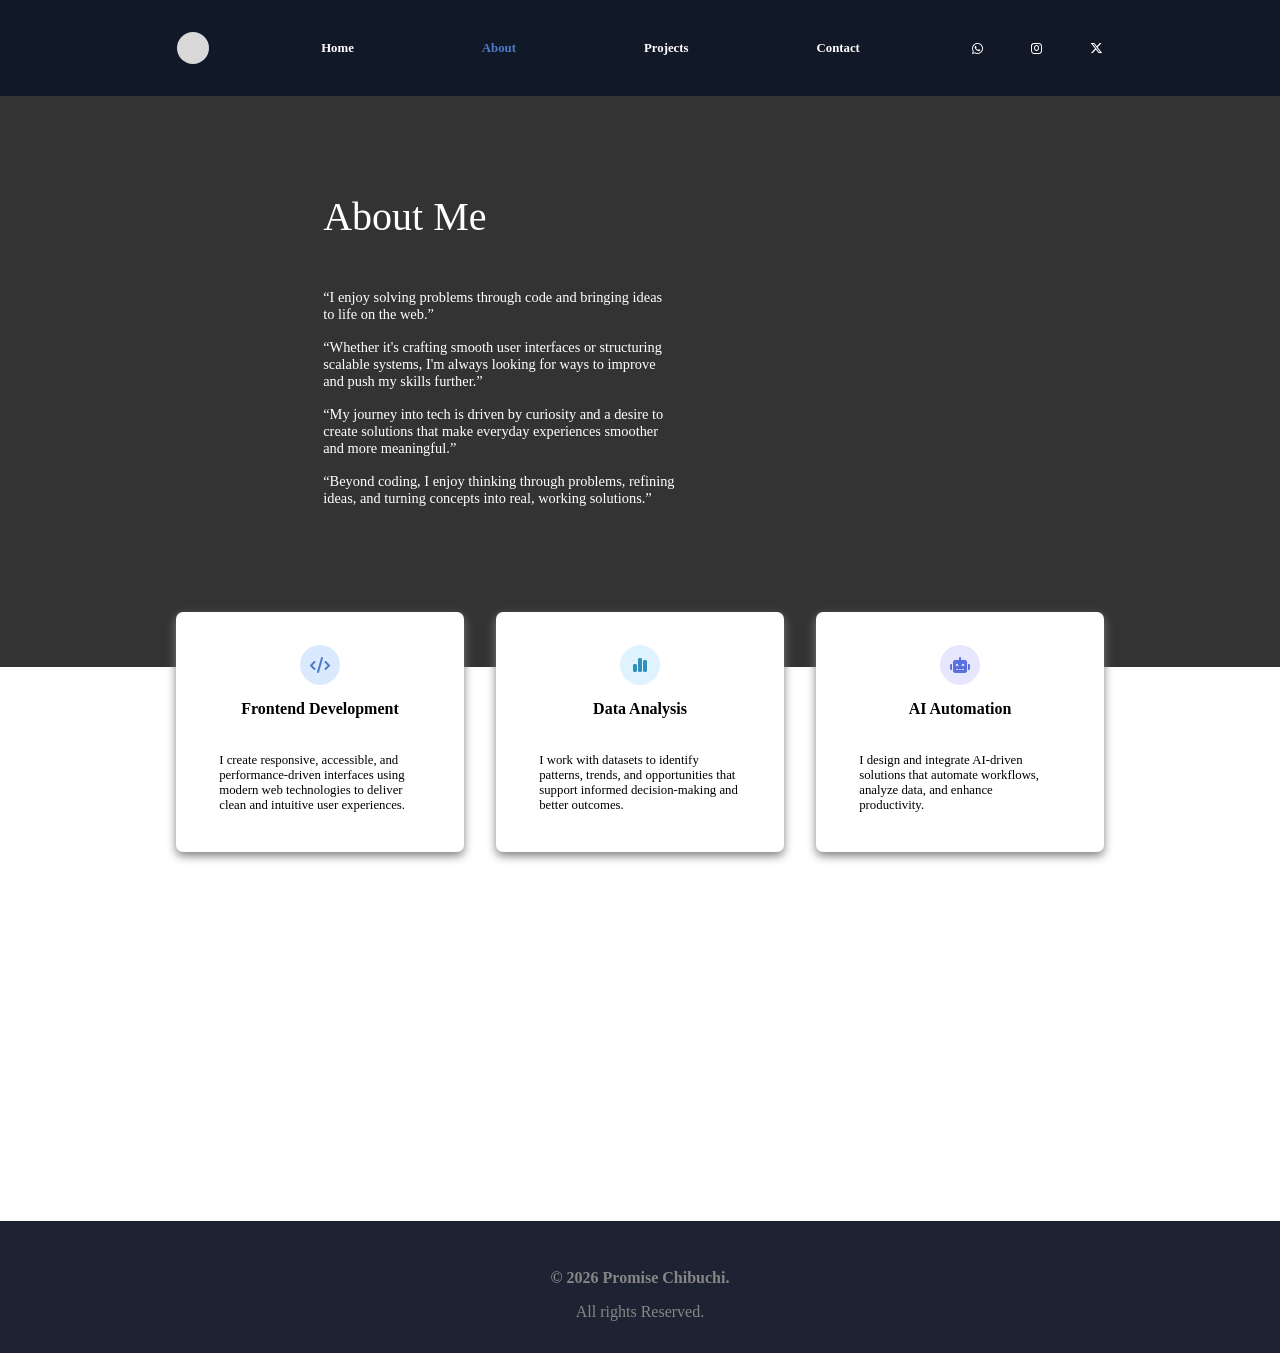
==== commit 78633239: "Major tweaks to responsiveness of About page" ====
--- a/pages/about.html
+++ b/pages/about.html
@@ -119,15 +119,9 @@
 
         <footer>
             <div>
-                <span>This portfolio represents my journey as a software engineering student, showcasing my skills, projects, and continuous growth in web development and technology</span>
+                <span><b>&copy; 2026 Promise Chibuchi.</b></span>
 
-                <span>
-                    I am passionate about building clean, efficient, and user-focused digital experiences, with a strong attention to detail and modern design principles. 
-                    Thank you for taking the time to explore my work.
-                </span>
-
-                <span class="rights">All rights Reserved.</span>
-                <span><b>&copy; 2026 Promise Chibuchi.</b></span>
+                <span>All rights Reserved.</span>
             </div>
         </footer>
     </div>
--- a/css/style-for-about.css
+++ b/css/style-for-about.css
@@ -48,12 +48,6 @@
     place-items: center;
     padding-top: 4rem;
     padding-bottom: 6rem;
-}
-
-.page-content {
-    width: 100%;
-    height: 100%;
-    transform: translateY(6.5%);
 }
 
 .about-text {
@@ -255,7 +249,7 @@
 
     .all {
         width: 100vw;
-        height: 100vh;
+        height: auto;
         position: relative;
         z-index: 1;
     }
@@ -311,14 +305,6 @@
     main {
         width: 100vw;
         height: auto;
-    }
-
-    .page-content {
-        transition: all 1s ease;
-    }
-
-    .page-content.active {
-        filter: blur(10px)
     }
 
     .about-content {
@@ -452,7 +438,7 @@
     }
 
     .about-text {
-        max-width: 40%;
+        max-width: 22rem;
         transform: translateX(-40%);
     }
 
@@ -471,7 +457,7 @@
     }
 
     .skill-cards .container {
-        width: 27%;
+        width: 18rem;
         height: 12rem;
         padding-top: 1.5rem;
         padding-bottom: 1.5rem;
@@ -500,7 +486,7 @@
     }
 
     footer {
-        margin-top: 10%;
+        margin-top: 22%;
         padding-top: 2rem;
         padding-bottom: 2rem;
     }
@@ -510,4 +496,132 @@
         padding-top: 1rem;
         max-width: 80%;
     }
+}
+
+@media (min-width: 768px) and (max-width: 1023px) {
+    .side-bar-holder, .menu, .current-page {
+        display: none;
+    }
+
+    header {
+        gap: 5rem;
+        padding-top: 1.5rem;
+        padding-bottom: 1.5rem;
+    }
+
+    .desktop-avatar-container {
+        width: 2rem;
+        height: 2rem;
+        background-color: #d9d9d9;
+        border-radius: 50%;
+        background-image: url("https://res.cloudinary.com/duarq8azw/image/upload/v1774211166/ChatGPT_Image_Mar_18_2026_02_44_22_AM_smu1j8-removebg-preview_m0seoh.png");
+        background-size: cover;
+        background-repeat: no-repeat;
+    }
+
+    .desktop-navigations {
+        width: auto;
+        height: 2rem;
+        display: flex;
+        flex-direction: row;
+        justify-content: center;
+        align-items: center;
+        gap: 4rem;
+    }
+
+    .desktop-navigations a {
+        text-decoration: none;
+        color: white;
+        font-size: 0.8rem;
+        font-weight: bold;
+        transition: transform 0.5s ease-in;
+    }
+
+    .socials-wrapper {
+        width: auto;
+        height: 2rem;
+        display: flex;
+        flex-direction: row;
+        align-items: center;
+        justify-content: center;
+        gap: 3rem;
+    }
+
+    .socials-wrapper i {
+        color: white;
+        font-size: 0.8rem;
+        transition: transform 0.5s ease-in;
+    }
+
+    .desktop-navigations a:hover, .socials-wrapper i:hover {
+        transform: scale(1.1);
+        cursor: pointer;
+    }
+
+    .about-content {
+        width: 100vw;
+        background-image: url("https://res.cloudinary.com/duarq8azw/image/upload/v1773905596/ChatGPT_Image_Mar_19_2026_08_32_29_AM_ydtsr9.png");
+        padding-top: 7rem;
+        padding-bottom: 7rem;
+    }
+
+    .about-text {
+        max-width: 40%;
+        transform: translateX(-40%);
+    }
+
+    .about-text h1 {
+        font-size: 2.5rem;
+    }
+
+    .about-text span {
+        font-size: 0.9rem;
+    }
+
+    .skill-cards {
+        flex-direction: row;
+        justify-content: center;
+        transform: translateY(-32%);
+    }
+
+    .skill-cards .container {
+        width: 25%;
+        height: 8rem;
+        padding-top: 1.7rem;
+        padding-bottom: 1.7rem;
+    }
+
+    .container div {
+        width: 1.7rem;
+        height: 1.7rem;
+    }
+
+    .container div i {
+        font-size: 0.9rem;
+    }
+
+    .container .skill-title {
+        font-weight: bold;
+        font-size: 0.8rem;
+        padding-top: 1.1rem;
+        transform: translateY(-50%);
+    }
+
+    .container .skill-text {
+        max-width: 65%;
+        font-size: 0.6rem;
+        transform: translateY(-10%);
+    }
+
+    footer {
+        margin-top: 10%;
+        padding-top: 2rem;
+        padding-bottom: 2rem;
+    }
+
+    footer div span {
+        font-size: 1rem;
+        padding-top: 1rem;
+        max-width: 80%;
+    }
 }
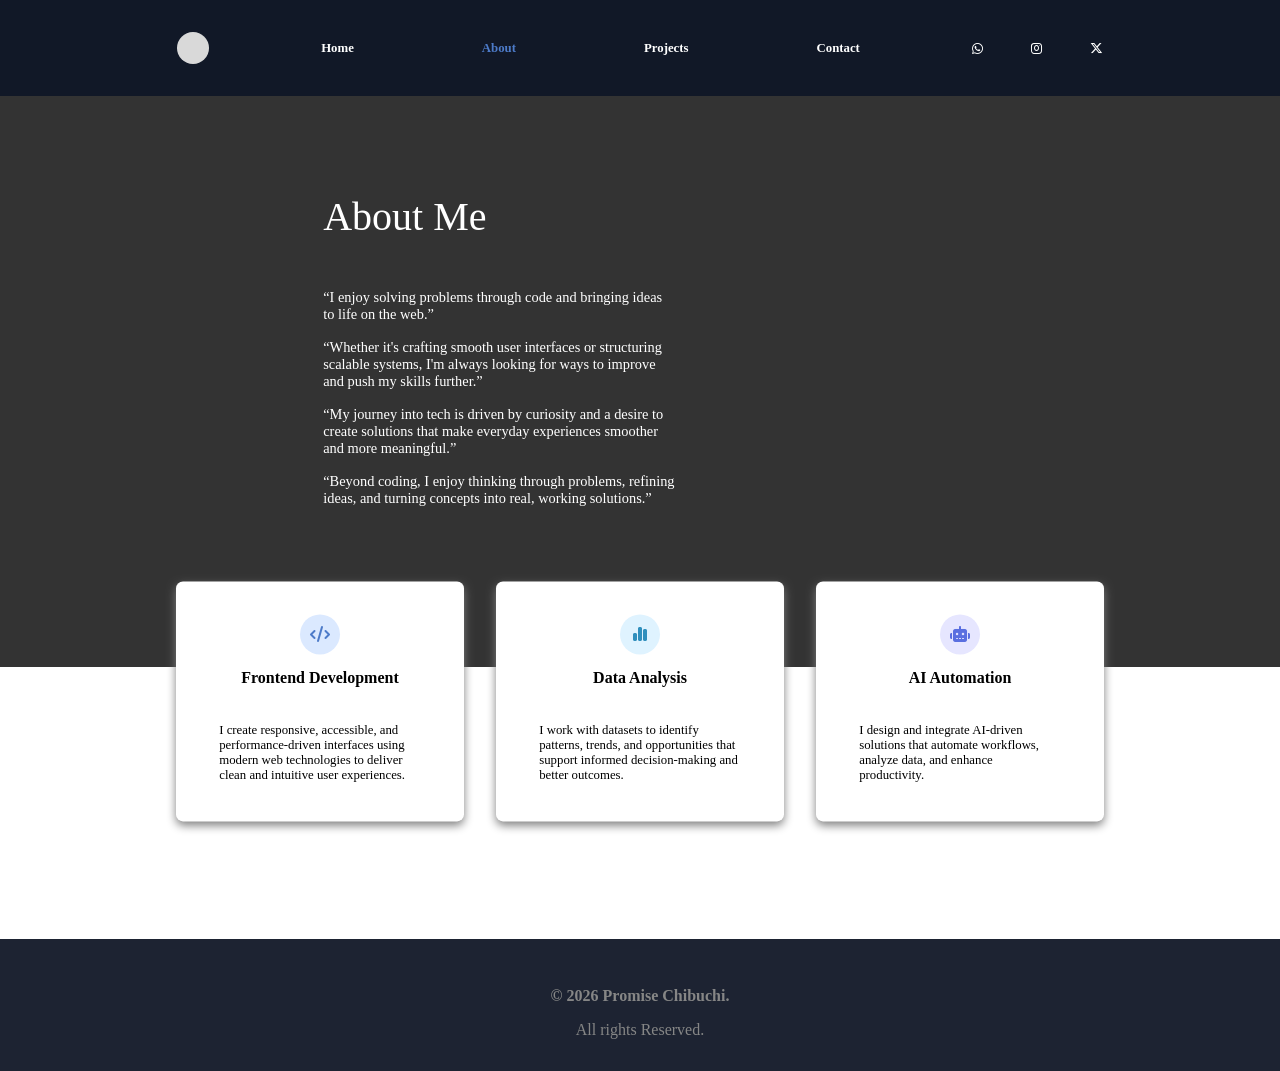
==== commit d21b9098: "Responsiveness issues fixed" ====
--- a/pages/about.html
+++ b/pages/about.html
@@ -140,6 +140,12 @@
         overlay.classList.toggle("active");
     });
 
+    overlay.addEventListener("click", () => {
+        sideBar.classList.remove("active");
+
+        overlay.classList.remove("active");
+    });
+
     var startX = 0;
 
     var endX = 0;
@@ -153,13 +159,13 @@
     };
 
     sideBar.addEventListener("touchstart", (e) => {
-        startX = e.touches[0].clientX
+        startX = e.touches[0].clientX;
     });
 
     sideBar.addEventListener("touchend", (e) => {
-        endX = e.changedTouches[0].clientX
+        endX = e.changedTouches[0].clientX;
 
-        swipe(startX - endX)
+        swipe(startX - endX);
     });
 
     const socialHandleWrapper = document.getElementById("socials");
@@ -169,7 +175,7 @@
     const links = [
         "https://www.instagram.com/david.promico?igsh=ZzlkcGlyNGY0MXNv",
         "https://x.com/realchibubz"
-    ]
+    ];
 
     socialHandleIcons.forEach((icon, i) => {
         icon.addEventListener("click", () => {
--- a/css/style-for-about.css
+++ b/css/style-for-about.css
@@ -358,8 +358,8 @@
     }
 
     footer {
+        margin-top: 40%;
         padding: 2rem;
-        margin-top: 40%;
     }
 
     footer div span {
@@ -431,6 +431,12 @@
         cursor: pointer;
     }
 
+    .page-content {
+        height: auto;
+        display: grid;
+        place-items: center;
+    }
+
     .about-content {
         background-image: url("https://res.cloudinary.com/duarq8azw/image/upload/v1773905596/ChatGPT_Image_Mar_19_2026_08_32_29_AM_ydtsr9.png");
         padding-top: 10rem;
@@ -453,7 +459,7 @@
     .skill-cards {
         flex-direction: row;
         justify-content: center;
-        transform: translateY(-32%);
+        transform: translateY(-70%);
     }
 
     .skill-cards .container {
@@ -486,7 +492,6 @@
     }
 
     footer {
-        margin-top: 22%;
         padding-top: 2rem;
         padding-bottom: 2rem;
     }
@@ -528,7 +533,7 @@
         align-items: center;
         gap: 4rem;
     }
-
+ 
     .desktop-navigations a {
         text-decoration: none;
         color: white;
@@ -614,7 +619,7 @@
     }
 
     footer {
-        margin-top: 10%;
+        margin-top: 50%;
         padding-top: 2rem;
         padding-bottom: 2rem;
     }
